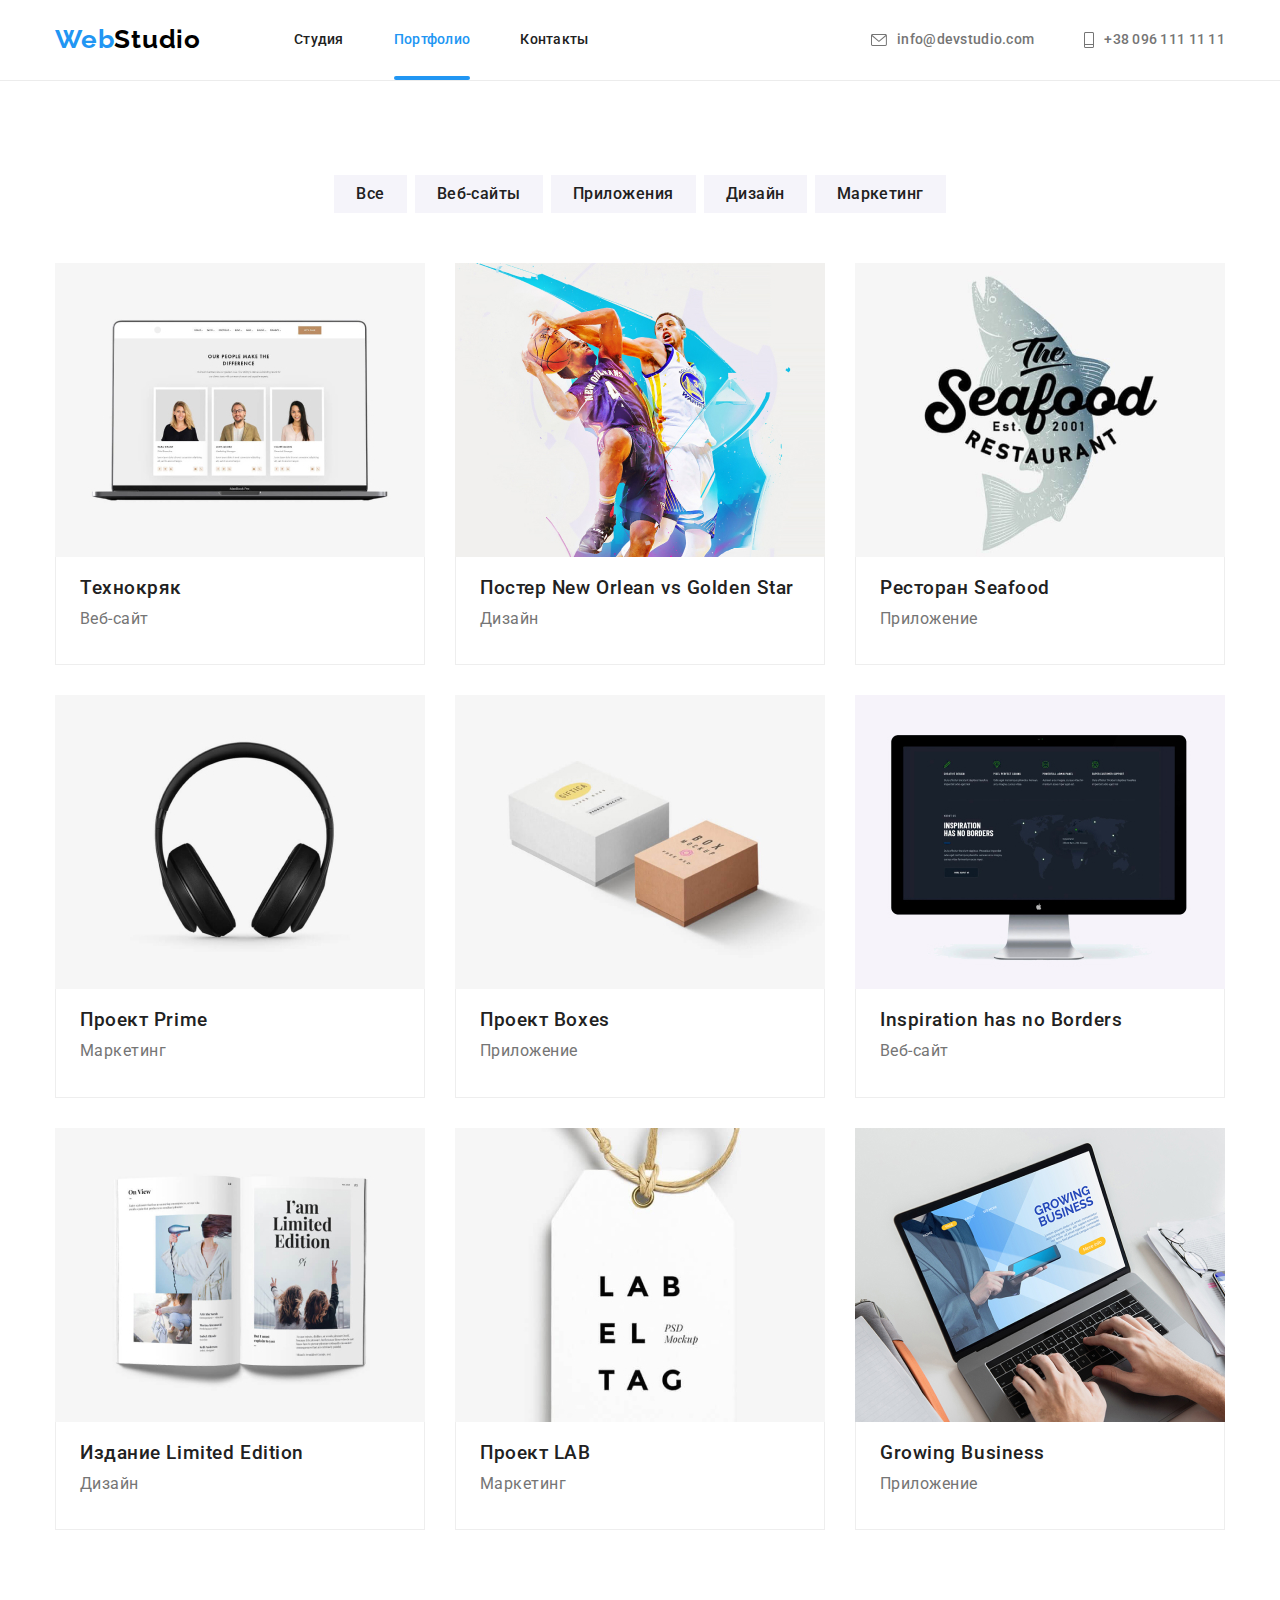
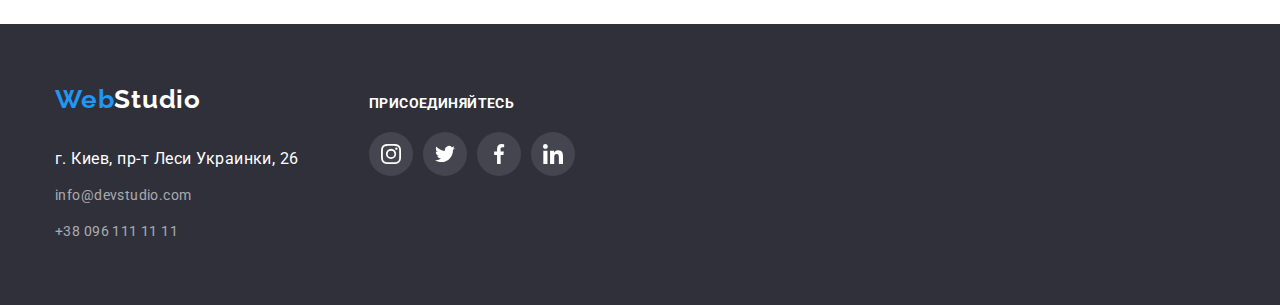
==== portfolio.html @ 06fabc36 "подготовка дз" ====
<!DOCTYPE html>
<html lang="ru">
  <head>
    <meta charset="UTF-8" />
    <meta http-equiv="X-UA-Compatible" content="IE=edge" />
    <meta name="viewport" content="width=device-width, initial-scale=1.0" />
    <link rel="preconnect" href="https://fonts.googleapis.com" />
    <link rel="preconnect" href="https://fonts.gstatic.com" crossorigin />
    <link
      href="https://fonts.googleapis.com/css2?family=Raleway:wght@700&family=Roboto:wght@400;500;700;900&display=swap"
      rel="stylesheet"
    />
    <link
      rel="stylesheet"
      href="https://cdnjs.cloudflare.com/ajax/libs/modern-normalize/1.1.0/modern-normalize.min.css"
    />
    <link rel="stylesheet" href="./css/style.css" />
    <title>Document</title>
  </head>
  <body class="page">
    <header class="page-header">
      <div class="conteiner main-nav">
        <nav class="main-nav">
          <a href="./index.html" class="logo"
            ><span class="logo-web">Web</span
            ><span class="logo-studio">Studio</span></a
          >
          <ul class="site-nav list">
            <li class="item">
              <a href="./index.html" class="link-nav">Студия</a>
            </li>
            <li class="item">
              <a href="./portfolio.html" class="link-nav current">Портфолио</a>
            </li>
            <li class="item"><a href="" class="link-nav">Контакты</a></li>
          </ul>
        </nav>
        <ul class="auth-nav list">
          <li class="item">
            <a href="mailto:info@devstudio.com" class="linkpadding link-align">
              <svg class="nav-svg" width="16" height="12">
                <use href="./images/icons.svg#icon-envelope"></use>
              </svg>
              info@devstudio.com</a
            >
          </li>
          <li class="item">
            <a href="tel:+380961111111" class="linkpadding link-align">
              <svg class="nav-svg" width="10" height="16">
                <use href="./images/icons.svg#icon-Mobile"></use>
              </svg>
              +38 096 111 11 11</a
            >
          </li>
        </ul>
      </div>
    </header>
    <main>
      <section class="portfolio-section">
        <div class="conteiner">
          <h1 class="visually-hidden">Портфолио</h1>
          <ul class="main-nav pnav">
            <li class="list">
              <button type="button" class="bportfolio">Все</button>
            </li>
            <li class="list">
              <button type="button" class="bportfolio">Веб-сайты</button>
            </li>
            <li class="list">
              <button type="button" class="bportfolio">Приложения</button>
            </li>
            <li class="list">
              <button type="button" class="bportfolio">Дизайн</button>
            </li>
            <li class="list">
              <button type="button" class="bportfolio">Маркетинг</button>
            </li>
          </ul>
          <ul class="main-item">
            <li class="list litem">
              <a class="link-portfolio project-card" href="">
                <div class="project-div">
                  <img
                    class="img-portfolio"
                    src="./images/img5.jpg"
                    alt="Веб-сайт Технокряк"
                    width="370"
                  />
                  <p class="projects-div-text">
                    Ресурс предлагает комплексные предложения с разным уровнем
                    функционала и сервисов. Все это позволит посетителю получить
                    исчерпывающие сведения о компании или частном лице.
                  </p>
                </div>
                <div class="divportfolio">
                  <h3 class="link-portfolio team">Технокряк</h3>
                  <p class="link-portfolio work">Веб-сайт</p>
                </div>
              </a>
            </li>
            <li class="list litem">
              <a href="" class="link-portfolio project-card"
                ><div class="project-div">
                  <img
                    class="img-portfolio"
                    src="./images/img13.jpg"
                    alt="Дизайн постера  New Orlean vs Golden Star"
                    width="370"
                  />
                  <p class="projects-div-text">
                    Ресурс предлагает комплексные предложения с разным уровнем
                    функционала и сервисов. Все это позволит посетителю получить
                    исчерпывающие сведения о компании или частном лице.
                  </p>
                </div>
                <div class="divportfolio">
                  <h3 class="team">Постер New Orlean vs Golden Star</h3>
                  <p class="work">Дизайн</p>
                </div>
              </a>
            </li>
            <li class="list litem">
              <a href="" class="link-portfolio project-card"
                ><div class="project-div">
                  <img
                    class="img-portfolio"
                    src="./images/img6.jpg"
                    alt=" Приложение для ресторана Seafood"
                    width="370"
                  />
                  <p class="projects-div-text">
                    Ресурс предлагает комплексные предложения с разным уровнем
                    функционала и сервисов. Все это позволит посетителю получить
                    исчерпывающие сведения о компании или частном лице.
                  </p>
                </div>
                <div class="divportfolio">
                  <h3 class="team">Ресторан Seafood</h3>
                  <p class="work">Приложение</p>
                </div>
              </a>
            </li>
            <li class="list litem">
              <a href="" class="link-portfolio project-card"
                ><div class="project-div">
                  <img
                    class="img-portfolio"
                    src="./images/img7.jpg"
                    alt="Маркетинг для пректа Prime"
                    width="370"
                  />
                  <p class="projects-div-text">
                    Ресурс предлагает комплексные предложения с разным уровнем
                    функционала и сервисов. Все это позволит посетителю получить
                    исчерпывающие сведения о компании или частном лице.
                  </p>
                </div>
                <div class="divportfolio">
                  <h3 class="team">Проект Prime</h3>
                  <p class="work">Маркетинг</p>
                </div>
              </a>
            </li>
            <li class="list litem">
              <a href="" class="link-portfolio project-card"
                ><div class="project-div">
                  <img
                    class="img-portfolio"
                    src="./images/img8.jpg"
                    alt="Приложение для пректа Boxes"
                    width="370"
                  />
                  <p class="projects-div-text">
                    Ресурс предлагает комплексные предложения с разным уровнем
                    функционала и сервисов. Все это позволит посетителю получить
                    исчерпывающие сведения о компании или частном лице.
                  </p>
                </div>
                <div class="divportfolio">
                  <h3 class="team">Проект Boxes</h3>
                  <p class="work">Приложение</p>
                </div>
              </a>
            </li>
            <li class="list litem">
              <a href="" class="link-portfolio project-card"
                ><div class="project-div">
                  <img
                    class="img-portfolio"
                    src="./images/img9.jpg"
                    alt="Веб-сайт для Inspiration has no Borders"
                    width="370"
                  />
                  <p class="projects-div-text">
                    Ресурс предлагает комплексные предложения с разным уровнем
                    функционала и сервисов. Все это позволит посетителю получить
                    исчерпывающие сведения о компании или частном лице.
                  </p>
                </div>
                <div class="divportfolio">
                  <h3 class="team">Inspiration has no Borders</h3>
                  <p class="work">Веб-сайт</p>
                </div>
              </a>
            </li>
            <li class="list litem">
              <a href="" class="link-portfolio project-card"
                ><div class="project-div">
                  <img
                    class="img-portfolio"
                    src="./images/img10.jpg"
                    alt="Дизайн для издания Limited Edition"
                    width="370"
                  />
                  <p class="projects-div-text">
                    Ресурс предлагает комплексные предложения с разным уровнем
                    функционала и сервисов. Все это позволит посетителю получить
                    исчерпывающие сведения о компании или частном лице.
                  </p>
                </div>
                <div class="divportfolio">
                  <h3 class="team">Издание Limited Edition</h3>
                  <p class="work">Дизайн</p>
                </div>
              </a>
            </li>
            <li class="list litem">
              <a href="" class="link-portfolio project-card"
                ><div class="project-div">
                  <img
                    class="img-portfolio"
                    src="./images/img11.jpg"
                    alt="Маркетинг для проекта LAB"
                    width="370"
                  />
                  <p class="projects-div-text">
                    Ресурс предлагает комплексные предложения с разным уровнем
                    функционала и сервисов. Все это позволит посетителю получить
                    исчерпывающие сведения о компании или частном лице.
                  </p>
                </div>
                <div class="divportfolio">
                  <h3 class="team">Проект LAB</h3>
                  <p class="work">Маркетинг</p>
                </div>
              </a>
            </li>
            <li class="list litem">
              <a href="" class="link-portfolio project-card"
                ><div class="project-div">
                  <img
                    class="img-portfolio"
                    src="./images/img12.jpg"
                    alt="Приложение Growing Business"
                    width="370"
                  />
                  <p class="projects-div-text">
                    Ресурс предлагает комплексные предложения с разным уровнем
                    функционала и сервисов. Все это позволит посетителю получить
                    исчерпывающие сведения о компании или частном лице.
                  </p>
                </div>
                <div class="divportfolio">
                  <h3 class="team">Growing Business</h3>
                  <p class="work">Приложение</p>
                </div>
              </a>
            </li>
          </ul>
        </div>
      </section>
    </main>
    <footer class="footer">
      <div class="conteiner footer-conteiner">
        <div class="adress-div">
          <a href="./index.html" class="logof"
            ><span class="logo-web">Web</span
            ><span class="logo-studiow">Studio</span></a
          >
          <address class="fotter adress">
            <p class="footer-par">г. Киев, пр-т Леси Украинки, 26</p>
            <ul class="mail">
              <li class="listf">
                <a href="mailto:info@devstudio.com" class="link-navf"
                  >info@devstudio.com</a
                >
              </li>
              <li class="listf">
                <a href="tel:+380961111111" class="link-navf"
                  >+38 096 111 11 11</a
                >
              </li>
            </ul>
          </address>
        </div>
        <div class="conect-div">
          <p class="footer-conect">присоединяйтесь</p>
          <ul class="list">
            <li class="command-li">
              <a class="footer-button-svg" href=""
                ><svg class="command-li-svg" width="20" height="20">
                  <use href="./images/icons.svg#icon-instagram"></use>
                </svg>
              </a>
            </li>
            <li class="command-li">
              <a class="footer-button-svg" href=""
                ><svg class="command-li-svg" width="20" height="20">
                  <use href="./images/icons.svg#icon-twitter"></use>
                </svg>
              </a>
            </li>
            <li class="command-li">
              <a class="footer-button-svg" href=""
                ><svg class="command-li-svg" width="20" height="20">
                  <use href="./images/icons.svg#icon-facebook"></use>
                </svg>
              </a>
            </li>
            <li class="command-li">
              <a class="footer-button-svg" href=""
                ><svg class="command-li-svg" width="20" height="20">
                  <use href="./images/icons.svg#icon-linkedin"></use>
                </svg>
              </a>
            </li>
          </ul>
        </div>
      </div>
    </footer>
  </body>
</html>
---- css/style.css ----
:root {
  --title-text-color: #212121;
  --primary-text-color: #757575;
  --accent-color: #2196f3;
  --primary-bg-color: #ffffff;
  --primary-white-color: #ffffff;
  --button-bg-color: #f5f4fa;
  --hover-bg-prbutton: #188ce8;
  --timing: cubic-bezier(0.4, 0, 0.2, 1);
}
h1,
h2,
h3,
h4,
p,
ul {
  margin: 0;
  padding: 0;
}

.page {
  background-color: var(--primary-bg-color);
  color: var(--primary-text-color);
  font-family: Roboto, sans-serif;
}
.conteiner {
  margin-left: auto;
  margin-right: auto;
  width: 1200px;
  padding-left: 15px;
  padding-right: 15px;
}
.page-header {
  border-bottom: 1px solid #ececec;
}
.main-nav {
  display: flex;

  align-items: center;
}
.pnav {
  justify-content: center;
  margin-bottom: 50px;
}
.portfolio-section {
  padding-top: 94px;
  padding-bottom: 94px;
}
.list {
  list-style: none;
  margin-top: 0;
  margin-bottom: 0;
}
.main-nav .list + .list {
  margin-left: 8px;
}
.main-item {
  display: flex;
  flex-wrap: wrap;

  justify-content: center;
}
.litem {
  display: block;
  width: 370px;
  margin-right: 30px;
  margin-bottom: 30px;
  cursor: pointer;
}
.litem:nth-child(3n) {
  margin-right: 0;
}
.litem:nth-last-child(-n + 3) {
  margin-bottom: 0;
}
.litem:hover,
.litem:focus {
  box-shadow: 0px 4px 4px 0px rgba(0, 0, 0, 0.25);
}

.link-nav {
  display: block;
  padding-top: 32px;
  padding-bottom: 32px;

  color: var(--title-text-color);
  font-weight: 500;
  font-size: 14px;
  line-height: 1.14;
  letter-spacing: 0.02em;
  text-decoration: none;
  position: relative;
  /*transition: color 250ms var(--timing);*/
}
.link-nav:hover,
.link-nav:focus {
  color: var(--accent-color);
}
.link-nav.current {
  position: relative;
  color: var(--accent-color);
}
.link-nav.current::after {
  content: "";
  display: block;
  width: 100%;
  height: 4px;
  border-radius: 2px;
  background-color: var(--accent-color);

  position: absolute;
  left: 0;
  bottom: 0;
  opacity: 1;
  transition: opacity 250ms var(--timing);
}
.site-nav {
  display: flex;
  margin-left: 93px;
}
.site-nav .item + .item {
  margin-left: 50px;
}
.link-navf {
  font-size: 14px;
  line-height: 1.7;
  letter-spacing: 0.03em;
  color: rgba(255, 255, 255, 0.6);
  text-decoration: none;
}
.auth-nav {
  display: flex;
}
.auth-nav .item + .item {
  margin-left: 50px;
}
.auth-nav.list {
  margin-left: auto;
}
.linkpadding {
  display: flex;
  align-items: center;
  padding-top: 32px;
  padding-bottom: 32px;

  fill: #757575;
  color: var(--primary-text-color);
  font-weight: 500;
  font-size: 14px;
  line-height: 1.14;
  letter-spacing: 0.02em;
  text-decoration: none;
  transition: color 250ms var(--timing), fill 250ms var(--timing);
}
.linkpadding:hover,
.linkpadding:focus,
.alink.linkpadding:focus {
  color: var(--accent-color);
  fill: var(--accent-color);
}
.logo {
  font-family: "Raleway";
  font-weight: 700;
  font-size: 26px;
  line-height: 1.2;
  letter-spacing: 0.03em;
  text-decoration: none;
}
.logof {
  display: block;
  margin-bottom: 30px;
  font-family: "Raleway";
  font-weight: 700;
  font-size: 26px;
  line-height: 1.2;
  letter-spacing: 0.03em;
  text-decoration: none;
}
.logo-studio {
  color: #000000;
}
.logo-studiow {
  color: #ffffff;
  text-decoration: none;
}
.logo-web {
  color: var(--accent-color);
}
.hero {
  width: 1600px;
  margin-left: auto;
  margin-right: auto;
  background-repeat: no-repeat;
  background-size: cover;
  background-position: center;
  background-image: linear-gradient(
      to right,
      rgba(47, 48, 58, 0.4),
      rgba(47, 48, 58, 0.4)
    ),
    url(../images/Img.png);
  text-align: center;
  padding-top: 200px;
  padding-bottom: 200px;
}
.button {
  border-radius: 4px;
  padding: 10px 32px;
  cursor: pointer;
  color: var(--title-text-color);
  background-color: var(--button-bg-color);
  font-family: inherit;
  font-weight: 500;
  font-size: 16px;
  line-height: 1.62;
  letter-spacing: 0.03em;
  text-align: center;
  transition: background-color 250ms var(--timing), color 250ms var(--timing);
}
.button:hover,
.button:focus {
  background-color: var(--accent-color);
  color: var(--primary-white-color);
  border: none;
}
.button.primary {
  color: var(--primary-white-color);
  background-color: var(--accent-color);
  font-family: inherit;
  font-weight: 700;
  font-size: 16px;
  line-height: 1.88;
  letter-spacing: 0.06em;
  border: none;
}
.button.primary:hover,
.button.primary:focus {
  background-color: var(--hover-bg-prbutton);
  color: var(--primary-white-color);
  border: none;
}
.bportfolio {
  padding: 6px 22px;
  cursor: pointer;
  color: var(--title-text-color);
  background-color: var(--button-bg-color);
  font-family: inherit;
  font-weight: 500;
  font-size: 16px;
  line-height: 1.62;
  letter-spacing: 0.03em;
  text-align: center;
  border: none;
  transition: background-color 250ms var(--timing), color 250ms var(--timing),
    box-shadow 250ms var(--timing);
}
.bportfolio:hover,
.bportfolio:focus {
  background-color: var(--accent-color);
  color: var(--primary-white-color);
  border: none;
  box-shadow: 0px 4px 4px 0px rgba(0, 0, 0, 0.25);
}
.hero-title {
  margin-top: 0;
  margin-bottom: 30px;

  color: var(--primary-white-color);
  font-weight: 900;
  font-size: 44px;
  line-height: 1.36;
  text-align: center;
  letter-spacing: 0.06em;
  text-transform: uppercase;
}
.section {
  padding-top: 94px;
  padding-bottom: 94px;
}
.section.nobottom {
  padding-bottom: 0;
}
.title {
  margin-top: 0;
  margin-bottom: 50px;

  color: var(--title-text-color);
  font-weight: 700;
  font-size: 36px;
  line-height: 1.17;
  text-align: center;
  letter-spacing: 0.03em;
}
.visually-hidden {
  position: absolute;
  width: 1px;
  height: 1px;
  margin: -1px;
  border: 0;
  padding: 0;

  white-space: nowrap;
  clip-path: inset(100%);
  clip: rect(0 0 0 0);
  overflow: hidden;
}
.peculiarities {
  display: flex;
}
.subtitle {
  margin-bottom: 10px;
}
.peculiarities .item + .item {
  margin-left: 30px;
}
.peculiarities .item {
  width: 270px;
}
.section .team {
  color: var(--title-text-color);
  font-weight: 500;
  font-size: 16px;
  line-height: 1.19;
  letter-spacing: 0.03em;
}
.section .work {
  line-height: 1.19;
  letter-spacing: 0.03em;
}
.works {
  display: flex;
}
.works .itemwork + .itemwork {
  margin-left: 30px;
}
.itemwork {
  position: relative;
}
.work-item-tittle {
  position: absolute;
  bottom: 0px;
  left: 0;
  width: 100%;
  height: 70px;
  display: flex;
  justify-content: center;
  align-items: center;
  font-size: 14px;
  line-height: 1.14;
  text-align: center;
  text-transform: uppercase;
  color: var(--primary-white-color);
  background: rgba(47, 48, 58, 0.8);
}

.command {
  display: flex;
}
.nav-svg {
  margin-right: 10px;
}
.section-div-svg {
  display: flex;
  height: 120px;
  margin-bottom: 30px;
  align-items: center;
  justify-content: center;
  border-radius: 4px;
  background-color: #f5f4fa;
}

.command .itemcomand + .itemcomand {
  margin-left: 30px;
}
.dcommand {
  padding-top: 30px;
  padding-bottom: 30px;
}
.section .subtitle {
  color: var(--title-text-color);
  font-weight: 700;
  font-size: 14px;
  line-height: 1.14;
  letter-spacing: 0.03em;
  text-transform: uppercase;
}
.section .paragraph {
  font-size: 14px;
  line-height: 1.71;
  letter-spacing: 0.03em;
}
.link-portfolio {
  display: block;
  text-decoration: none;
  margin-bottom: 0px;
}
.project-card {
  display: block;
  transition: color 250ms var(--timing);
}
.project-div {
  position: relative;

  content: "";
  top: 0;
  left: 0;
  width: 100%;
  height: 294px;
  overflow: hidden;
}

.projects-div-text {
  position: absolute;
  top: 0;
  left: 0;
  color: var(--primary-white-color);
  background-color: rgba(33, 150, 243, 0.9);
  padding: 63px 24px;
  width: 100%;
  height: 100%;
  transform: translateY(101%);
  transition: transform 250ms var(--timing), box-shadow 250ms var(--timing);
  font-size: 18px;
  line-height: 1.56;
}

.project-card:hover,
.project-card:focus {
  box-shadow: 0px 1px 1px rgba(0, 0, 0, 0.12), 0px 4px 4px rgba(0, 0, 0, 0.06),
    1px 4px 6px rgba(0, 0, 0, 0.16);
  display: block;
}
.project-card:hover .projects-div-text,
.project-card:focus .projects-div-text {
  transform: translateY(0);
}
.link-portfolio .work {
  color: var(--primary-text-color);
  line-height: 1.19;
  letter-spacing: 0.03em;
}
.img-portfolio {
  display: block;
}
.link-portfolio .team {
  color: var(--title-text-color);
  font-weight: 500;
  line-height: 1.19;
  letter-spacing: 0.03em;
}
.divportfolio {
  padding: 20px 24px;
  border-top: none;
  border-right: 1px solid #eeeeee;
  border-bottom: 1px solid #eeeeee;
  border-left: 1px solid #eeeeee;
}

.team {
  margin-bottom: 10px;
}

/* footer */
.adress {
  font-style: normal;
}
.footer {
  font-style: normal;
  background-color: #2f303a;
  padding-top: 60px;
  padding-bottom: 60px;
}
.lfooter {
  margin-bottom: 20px;
}
.listf {
  list-style: none;
  margin-top: 0;
  margin-bottom: 0;
}
.listf:not(:last-child) {
  margin-bottom: 9px;
}
.footer-par {
  margin-bottom: 9px;
  font-style: normal;
  line-height: 1.7;
  letter-spacing: 0.03em;
  color: #ffffff;
}
.mail {
  line-height: 1.7;
  letter-spacing: 0.03em;
  color: rgba(255, 255, 255, 0.6);
}
.footer-conect {
  margin-bottom: 20px;
  font-weight: 700;
  font-size: 14px;
  line-height: 1.14;
  letter-spacing: 0.03em;
  text-transform: uppercase;

  color: #ffffff;
}

.footer .list {
  display: flex;
}
.footer-button-svg {
  width: 44px;
  height: 44px;
  display: flex;
  justify-content: center;
  align-items: center;
  border-radius: 50%;
  border: none;
  cursor: pointer;
  background-color: rgba(255, 255, 255, 0.1);
  fill: #ffffff;
  transition: background-color 250ms var(--timing), fill 250ms var(--timing);
}
.footer-button-svg:hover,
.footer-button-svg:focus {
  background-color: var(--accent-color);
  fill: #ffffff;
}
.footer-conteiner {
  display: flex;
  align-items: baseline;
}
.adress-div {
  margin-right: 70px;
}
.work {
  margin-bottom: 16px;
}
.button-svg {
  width: 44px;
  height: 44px;
  display: flex;
  justify-content: center;
  align-items: center;
  border-radius: 50%;
  border: none;
  cursor: pointer;
  background-color: inherit;

  fill: #afb1b8;
  transition: background-color 250ms var(--timing), fill 250ms var(--timing);
}
.button-svg:hover,
.button-svg:focus {
  background-color: var(--accent-color);
  fill: #ffffff;
}
.bg-section-command {
  background-color: #f5f4fa;
}
.itemcomand {
  text-align: center;

  background-color: var(--primary-white-color);
  border-radius: 4px;
  box-shadow: 0px 4px 4px 0px rgba(0, 0, 0, 0.25);
}
.command-svg {
  list-style: none;
  display: flex;
  justify-content: center;
}

.clients {
  padding-top: 64px;
  padding-bottom: 64px;
}
.command-li {
  margin-right: 10px;
}
.command-li:nth-child(4n) {
  margin-right: 0;
}
.clients-title {
  color: var(--title-text-color);
  margin-bottom: 50px;
  font-weight: 700;
  font-size: 36px;
  line-height: 1.16;
  text-align: center;
  letter-spacing: 0.03em;
}
.clients-button-svg {
  width: 170px;
  height: 92px;
  display: flex;
  justify-content: center;
  align-items: center;
  border-radius: 4px;
  border: 1px solid #afb1b8;
  background-color: inherit;
  cursor: pointer;

  fill: #afb1b8;
  transition: border 250ms var(--timing), fill 250ms var(--timing);
}
.clients-button-svg:hover,
.clients-button-svg:focus {
  border: 1px solid var(--accent-color);
  fill: var(--accent-color);
}
.clients-item {
  display: flex;
}
.clients-item .list {
  margin-right: 30px;
  justify-content: center;
}

.clients-item .list:nth-child(6n) {
  margin-right: 0;
}
/* модальное */
.backdrop {
  position: fixed;
  top: 0;
  left: 0;
  width: 100%;
  height: 100%;
  background-color: rgba(0, 0, 0, 0.4);
  opacity: 1;

  transition: opacity 250ms var(--timing), visibility 250ms var(--timing);
}
.backdrop.is-hidden {
  opacity: 0;
  pointer-events: none;
}
.modal {
  position: absolute;
  top: 50%;
  left: 50%;
  transform: translate(-50%, -50%);

  display: block;
  opacity: 1;
  min-height: 581px;
  min-width: 528px;
  padding: 15px;

  background: var(--primary-white-color);
  box-shadow: 0px 1px 3px rgba(0, 0, 0, 0.12), 0px 1px 1px rgba(0, 0, 0, 0.14),
    0px 2px 1px rgba(0, 0, 0, 0.2);
  border-radius: 4px;
}
.backdrop.is-hidden .modal {
  transform: translate(-50%, -50%) scale(0.5);
}
.modal-button-close {
  position: absolute;
  top: 8px;
  right: 8px;
  width: 30px;
  height: 30px;
  display: flex;
  justify-content: center;
  align-items: center;
  cursor: pointer;
  background-color: var(--primary-white-color);

  border: 1px solid rgb(255, 255, 255);
  border-radius: 40px;
  padding: 6px;
}
/*.button-close-icon {
  display: flex;
  justify-content: center;
  align-items: center;
  background: #ffffff;
  border: none;
  width: 11;
  height: 11;
}*/
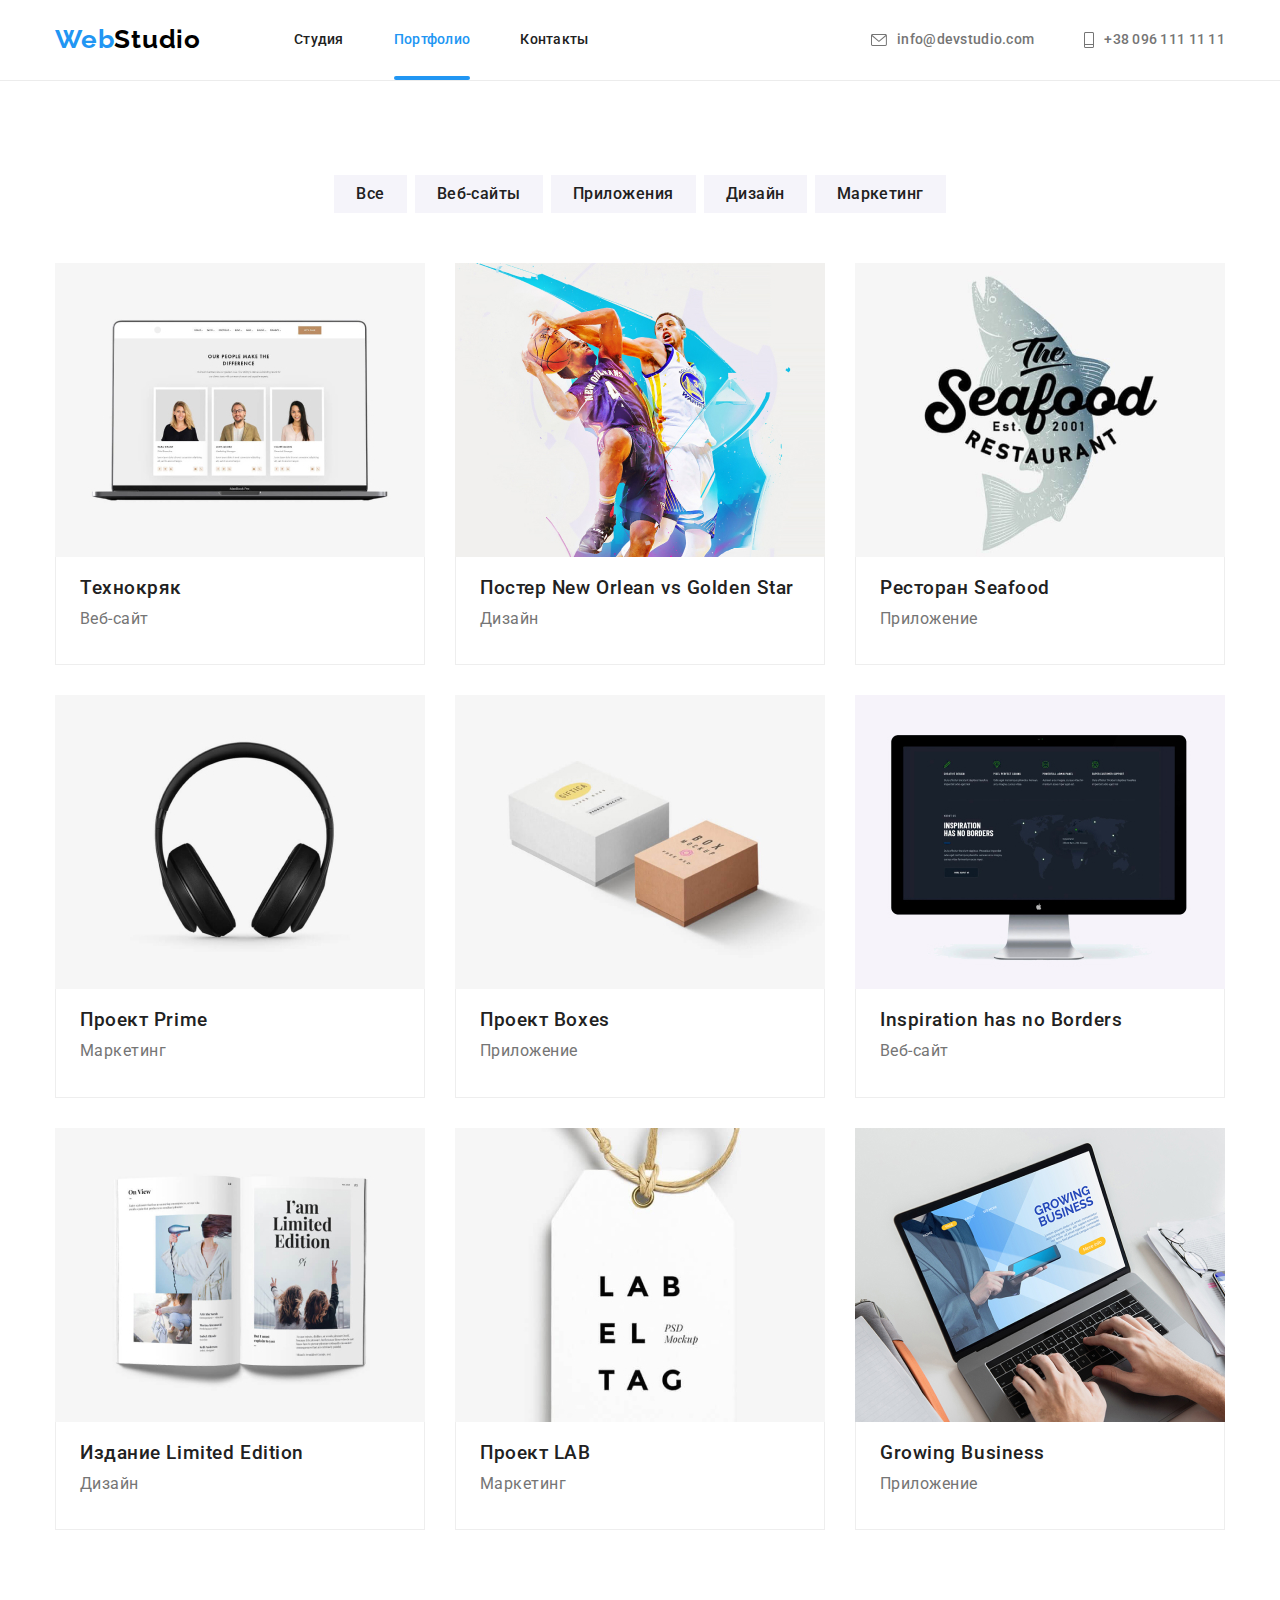
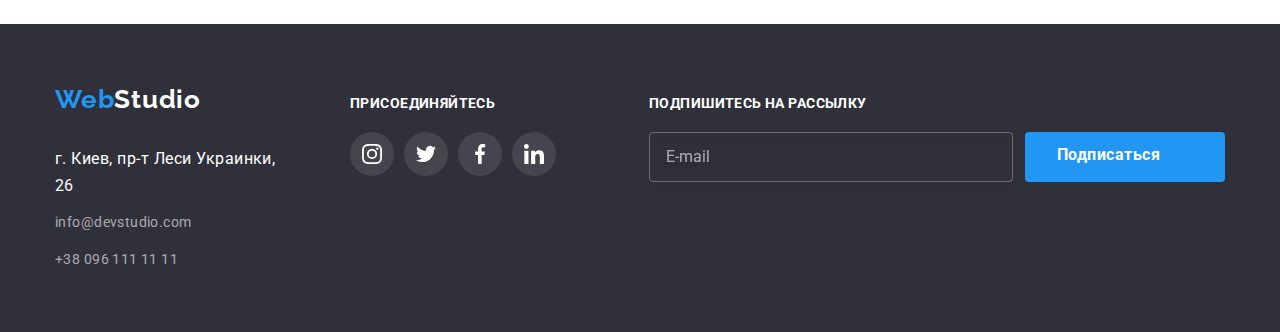
==== commit 08b5e746: "процесс" ====
--- a/portfolio.html
+++ b/portfolio.html
@@ -326,6 +326,20 @@
             </li>
           </ul>
         </div>
+                    <div class="subscribe">
+                <p class="footer-conect">Подпишитесь на рассылку</p>
+                <div class="subscribe-flex">
+                    <div class="subscribe-form-field">
+                        <label for="mail"><input class="subscribe-input" type="email" name="mail" id="mail"
+                                placeholder="E-mail">
+                        </label>
+
+                    </div>
+                    <button class="subscribe-button" type="button">Подписаться <svg class="subscribe-svg">
+                            <use href="./images/icons.svg#icon-icon-send" width="24" height="24">
+                            </use>
+                        </svg></button>
+                </div>
       </div>
     </footer>
   </body>
--- a/css/style.css
+++ b/css/style.css
@@ -66,6 +66,8 @@
   margin-right: 30px;
   margin-bottom: 30px;
   cursor: pointer;
+
+  transition: box-shadow 250ms var(--timing);
 }
 .litem:nth-child(3n) {
   margin-right: 0;
@@ -90,7 +92,7 @@
   letter-spacing: 0.02em;
   text-decoration: none;
   position: relative;
-  /*transition: color 250ms var(--timing);*/
+  transition: color 250ms var(--timing);
 }
 .link-nav:hover,
 .link-nav:focus {
@@ -532,6 +534,75 @@
 .adress-div {
   margin-right: 70px;
 }
+.subscribe {
+  display: block;
+  margin-left: 93px;
+  width: 576px;
+}
+.flex {
+  position: absolute;
+  left: 0;
+  top: 0;
+  display: flex;
+}
+.subscribe-flex {
+  display: flex;
+  align-items: center;
+}
+.subscribe-button {
+  display: flex;
+  margin-left: 12px;
+  width: 200px;
+  height: 50px;
+  border-radius: 4px;
+  padding: 10px 32px;
+  cursor: pointer;
+  color: var(--primary-white-color);
+  background-color: var(--accent-color);
+  border: none;
+  font-family: inherit;
+  font-weight: 700;
+  font-size: 16px;
+  line-height: 1.62;
+  letter-spacing: 0.03em;
+  text-align: center;
+
+  transition: background-color 250ms var(--timing), color 250ms var(--timing);
+}
+.subscribe-svg {
+  margin-left: 10px;
+}
+.subscribe-input {
+  width: 100%;
+  padding: 15px 16px;
+  min-width: 358px;
+  border: 1px solid rgba(255, 255, 255, 0.3);
+  filter: drop-shadow(0px 4px 4px rgba(0, 0, 0, 0.15));
+  border-radius: 4px;
+  background-color: transparent;
+  color: var(--primary-white-color);
+  transition: border-color 250ms var(--timing);
+}
+.subscribe-input:focus,
+.subscribe-input:hover {
+  border-color: var(--accent-color);
+  outline: none;
+}
+
+.subscribe-input::placeholder {
+  font-size: 16px;
+  line-height: 1.25;
+  color: rgba(255, 255, 255, 0.6);
+}
+.subscribe-form-field {
+  position: relative;
+
+  width: 448px;
+  height: 50px;
+
+  display: flex;
+  flex-direction: column;
+}
 .work {
   margin-bottom: 16px;
 }
@@ -652,6 +723,16 @@
     0px 2px 1px rgba(0, 0, 0, 0.2);
   border-radius: 4px;
 }
+.modal-form-titel {
+  margin-bottom: 12px;
+  font-weight: 700;
+  font-size: 20px;
+  line-height: 1.15;
+  text-align: center;
+  letter-spacing: 0.03em;
+
+  color: #212121;
+}
 .backdrop.is-hidden .modal {
   transform: translate(-50%, -50%) scale(0.5);
 }
@@ -671,6 +752,16 @@
   border-radius: 40px;
   padding: 6px;
 }
+.modal-button-close:hover,
+.modal-button-close:focus {
+  fill: var(--accent-color);
+}
+.button-modal {
+  margin-left: auto;
+  margin-right: auto;
+  display: flex;
+  justify-content: center;
+}
 /*.button-close-icon {
   display: flex;
   justify-content: center;
@@ -680,3 +771,134 @@
   width: 11;
   height: 11;
 }*/
+.form-textarea {
+  display: flex;
+  flex-direction: column;
+  margin-bottom: 20px;
+}
+.textarea-field {
+  padding: 12px 16px;
+  width: 448px;
+  height: 120px;
+  border: 1px solid rgba(33, 33, 33, 0.2);
+  border-radius: 4px;
+  transition: border-color 250ms var(--timing);
+  resize: none;
+}
+.form-textarea::placeholder {
+  font-size: 12px;
+  line-height: 1.17;
+  letter-spacing: 0.01em;
+  color: #75757580;
+}
+
+.textarea-field:focus-within,
+.textarea-field:hover {
+  border-color: var(--accent-color);
+  outline: none;
+}
+.form {
+  display: flex;
+  margin-left: auto;
+  margin-right: auto;
+  flex-direction: column;
+}
+.form-field {
+  display: flex;
+  flex-direction: column;
+  position: relative;
+  margin-bottom: 10px;
+
+  transition: border-color 250ms var(--timing);
+}
+.form-label {
+  margin-bottom: 4px;
+  font-size: 12px;
+  line-height: 1.17;
+  letter-spacing: 0.01em;
+}
+.form-input {
+  height: 40px;
+  padding: 12px 42px;
+  border: 1px solid rgba(33, 33, 33, 0.2);
+  border-radius: 4px;
+  transition: border-color 250ms var(--timing);
+}
+.subscribe-form-div {
+  position: absolute;
+  left: 12px;
+  bottom: 12px;
+  margin: 0;
+  width: 18px;
+  height: 18px;
+  fill: var(--title-text-color);
+  transition: fill 250ms var(--timing);
+}
+/* .form-field:focus-within + .form-input, .form-field:hover+.form-input {
+    color: var(--accent-color);
+} */
+.form-field:focus-within .form-input,
+.form-field:hover .form-input {
+  border: 1px solid var(--accent-color);
+}
+
+.form-field:focus-within .form-input,
+.form-field:hover .form-input {
+  border: 1px solid var(--accent-color);
+  outline: none;
+}
+
+.form-field:focus-within .subscribe-form-div,
+.form-field:hover .subscribe-form-div {
+  fill: var(--accent-color);
+}
+/* .form-field  input {
+border: 1px solid rgba(33, 33, 33, 0.2);
+border-radius: 4px;     
+} */
+.form-checkbox {
+  display: flex;
+  padding-bottom: 30px;
+  align-items: center;
+  justify-content: center;
+  font-size: 14px;
+  line-height: 1.71;
+
+  letter-spacing: 0.03em;
+  color: #757575;
+}
+.modal-svg {
+  padding: 0;
+  height: 16px;
+}
+.checkbox-icon {
+  width: 16px;
+  height: 15px;
+  display: inline-block;
+  border: 2px solid var(--title-text-color);
+  border-radius: 2px;
+  transition: background-image 250ms var(--timing);
+}
+.input-checkbox:checked + .checkbox-icon {
+  background-color: var(--accent-text-color);
+  background-image: url(../Images/iconcheck.svg);
+  background-size: contain;
+  border-color: transparent;
+  background-origin: border-box;
+}
+/* .form-checkbox::before{
+    content: '';
+   display: inline-block;
+   width: 20px;
+height: 20px;
+background-color: tomato;
+} */
+.hiden {
+  -webkit-appearance: none;
+  -moz-appearance: none;
+  appearance: none;
+  position: absolute;
+}
+.form-checkbox-title {
+  margin-left: 7px;
+}
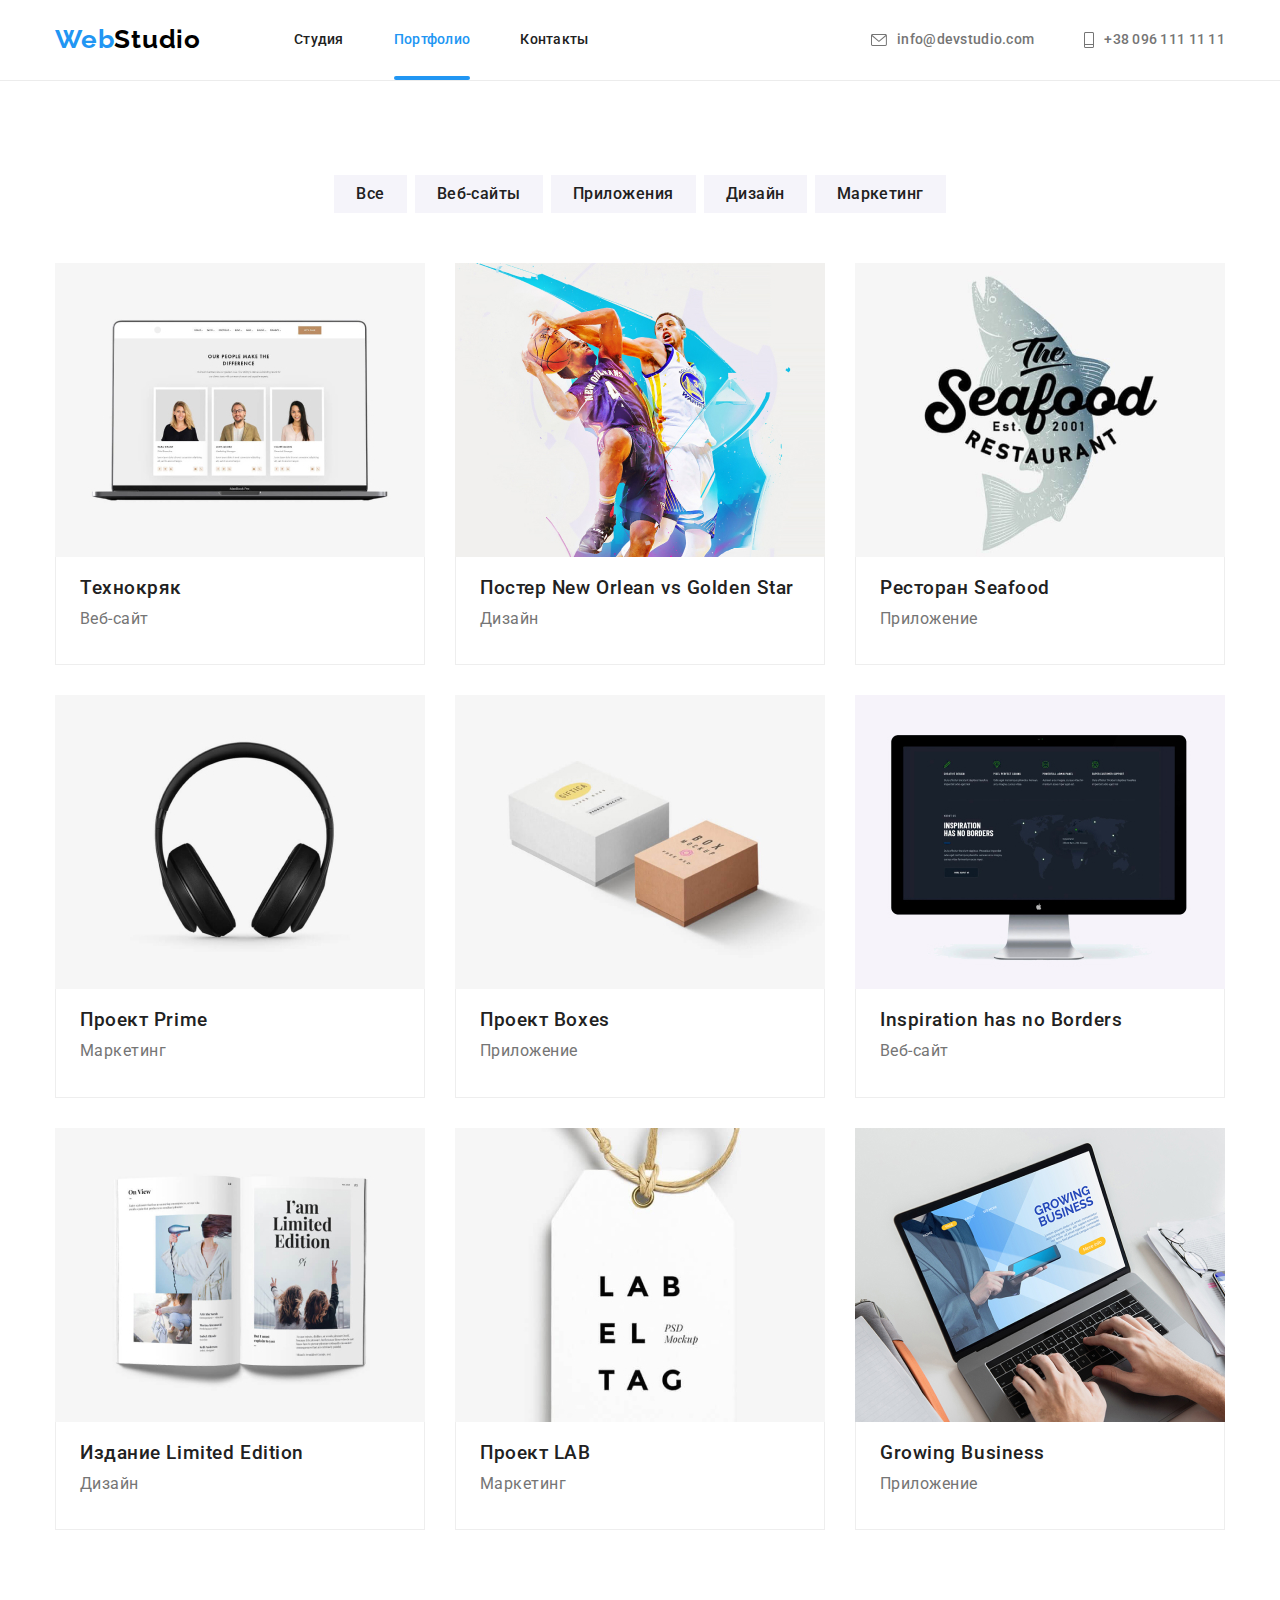
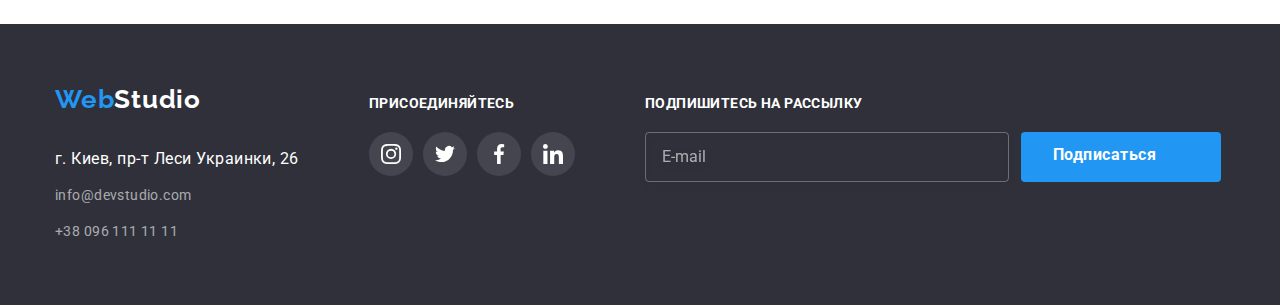
==== commit 8a2fee71: "дз виправив" ====
--- a/portfolio.html
+++ b/portfolio.html
@@ -326,20 +326,32 @@
             </li>
           </ul>
         </div>
-                    <div class="subscribe">
-                <p class="footer-conect">Подпишитесь на рассылку</p>
-                <div class="subscribe-flex">
-                    <div class="subscribe-form-field">
-                        <label for="mail"><input class="subscribe-input" type="email" name="mail" id="mail"
-                                placeholder="E-mail">
-                        </label>
-
-                    </div>
-                    <button class="subscribe-button" type="button">Подписаться <svg class="subscribe-svg">
-                            <use href="./images/icons.svg#icon-icon-send" width="24" height="24">
-                            </use>
-                        </svg></button>
-                </div>
+        <div class="subscribe">
+          <p class="footer-conect">Подпишитесь на рассылку</p>
+          <div class="subscribe-flex">
+            <div class="subscribe-form-field">
+              <label for="email"
+                ><input
+                  class="subscribe-input"
+                  type="email"
+                  name="email"
+                  id="email"
+                  placeholder="E-mail"
+                />
+              </label>
+            </div>
+            <button class="subscribe-button" type="button">
+              Подписаться
+              <svg class="subscribe-svg">
+                <use
+                  href="./images/icons.svg#icon-icon-send"
+                  width="24"
+                  height="24"
+                ></use>
+              </svg>
+            </button>
+          </div>
+        </div>
       </div>
     </footer>
   </body>
--- a/css/style.css
+++ b/css/style.css
@@ -502,7 +502,6 @@
   line-height: 1.14;
   letter-spacing: 0.03em;
   text-transform: uppercase;
-
   color: #ffffff;
 }
 
@@ -536,7 +535,7 @@
 }
 .subscribe {
   display: block;
-  margin-left: 93px;
+  margin-left: 70px;
   width: 576px;
 }
 .flex {
@@ -777,13 +776,22 @@
   margin-bottom: 20px;
 }
 .textarea-field {
-  padding: 12px 16px;
+  /*padding: 12px 16px;
   width: 448px;
   height: 120px;
   border: 1px solid rgba(33, 33, 33, 0.2);
   border-radius: 4px;
   transition: border-color 250ms var(--timing);
+  resize: none;*/
+  padding-top: 12px;
+  padding-left: 16px;
+  margin-top: 4px;
+  height: 120px;
+  border: 1px solid rgba(33, 33, 33, 0.2);
+  border-radius: 4px;
   resize: none;
+  cursor: pointer;
+  transition: border-color 250ms cubic-bezier(0.4, 0, 0.2, 1);
 }
 .form-textarea::placeholder {
   font-size: 12px;
@@ -872,6 +880,7 @@
   height: 16px;
 }
 .checkbox-icon {
+  /*background-color: var(--title-text-color);*/
   width: 16px;
   height: 15px;
   display: inline-block;
@@ -879,9 +888,10 @@
   border-radius: 2px;
   transition: background-image 250ms var(--timing);
 }
+
 .input-checkbox:checked + .checkbox-icon {
-  background-color: var(--accent-text-color);
-  background-image: url(../Images/iconcheck.svg);
+  background-color: var(--hover-bg-prbutton);
+  background-image: url(../images/iconscheck.svg);
   background-size: contain;
   border-color: transparent;
   background-origin: border-box;
@@ -902,3 +912,12 @@
 .form-checkbox-title {
   margin-left: 7px;
 }
+.form-checkbox__link {
+  font-size: 14px;
+  line-height: 1.71;
+
+  letter-spacing: 0.03em;
+  text-decoration-line: underline;
+
+  color: #2196f3;
+}
